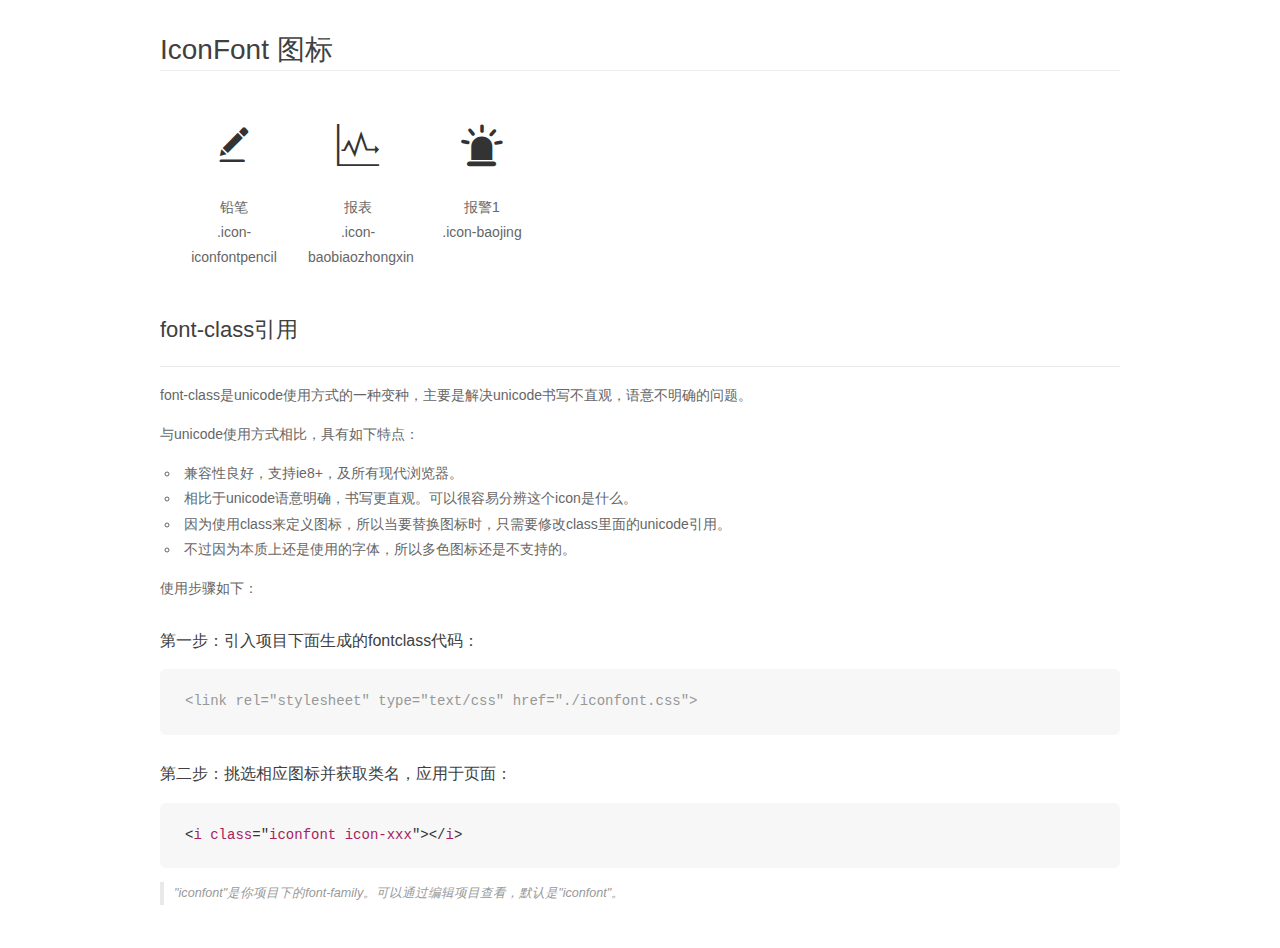
==== fronticon/demo_fontclass.html @ d4bd7441 "brown first commit" ====
<!DOCTYPE html>
<html>
<head>
    <meta charset="utf-8"/>
    <title>IconFont</title>
    <link rel="stylesheet" href="demo.css">
    <link rel="stylesheet" href="iconfont.css">
</head>
<body>
    <div class="main markdown">
        <h1>IconFont 图标</h1>
        <ul class="icon_lists clear">
            
                <li>
                <i class="icon iconfont icon-iconfontpencil"></i>
                    <div class="name">铅笔</div>
                    <div class="fontclass">.icon-iconfontpencil</div>
                </li>
            
                <li>
                <i class="icon iconfont icon-baobiaozhongxin"></i>
                    <div class="name">报表</div>
                    <div class="fontclass">.icon-baobiaozhongxin</div>
                </li>
            
                <li>
                <i class="icon iconfont icon-baojing"></i>
                    <div class="name">报警1</div>
                    <div class="fontclass">.icon-baojing</div>
                </li>
            
        </ul>

        <h2 id="font-class-">font-class引用</h2>
        <hr>

        <p>font-class是unicode使用方式的一种变种，主要是解决unicode书写不直观，语意不明确的问题。</p>
        <p>与unicode使用方式相比，具有如下特点：</p>
        <ul>
        <li>兼容性良好，支持ie8+，及所有现代浏览器。</li>
        <li>相比于unicode语意明确，书写更直观。可以很容易分辨这个icon是什么。</li>
        <li>因为使用class来定义图标，所以当要替换图标时，只需要修改class里面的unicode引用。</li>
        <li>不过因为本质上还是使用的字体，所以多色图标还是不支持的。</li>
        </ul>
        <p>使用步骤如下：</p>
        <h3 id="-fontclass-">第一步：引入项目下面生成的fontclass代码：</h3>


        <pre><code class="lang-js hljs javascript"><span class="hljs-comment">&lt;link rel="stylesheet" type="text/css" href="./iconfont.css"&gt;</span></code></pre>
        <h3 id="-">第二步：挑选相应图标并获取类名，应用于页面：</h3>
        <pre><code class="lang-css hljs">&lt;<span class="hljs-selector-tag">i</span> <span class="hljs-selector-tag">class</span>="<span class="hljs-selector-tag">iconfont</span> <span class="hljs-selector-tag">icon-xxx</span>"&gt;&lt;/<span class="hljs-selector-tag">i</span>&gt;</code></pre>
        <blockquote>
        <p>"iconfont"是你项目下的font-family。可以通过编辑项目查看，默认是"iconfont"。</p>
        </blockquote>
    </div>
</body>
</html>
---- fronticon/demo.css ----
*{margin: 0;padding: 0;list-style: none;}
/*
KISSY CSS Reset
理念：1. reset 的目的不是清除浏览器的默认样式，这仅是部分工作。清除和重置是紧密不可分的。
2. reset 的目的不是让默认样式在所有浏览器下一致，而是减少默认样式有可能带来的问题。
3. reset 期望提供一套普适通用的基础样式。但没有银弹，推荐根据具体需求，裁剪和修改后再使用。
特色：1. 适应中文；2. 基于最新主流浏览器。
维护：玉伯<lifesinger@gmail.com>, 正淳<ragecarrier@gmail.com>
 */

/** 清除内外边距 **/
body, h1, h2, h3, h4, h5, h6, hr, p, blockquote, /* structural elements 结构元素 */
dl, dt, dd, ul, ol, li, /* list elements 列表元素 */
pre, /* text formatting elements 文本格式元素 */
form, fieldset, legend, button, input, textarea, /* form elements 表单元素 */
th, td /* table elements 表格元素 */ {
  margin: 0;
  padding: 0;
}

/** 设置默认字体 **/
body,
button, input, select, textarea /* for ie */ {
  font: 12px/1.5 tahoma, arial, \5b8b\4f53, sans-serif;
}
h1, h2, h3, h4, h5, h6 { font-size: 100%; }
address, cite, dfn, em, var { font-style: normal; } /* 将斜体扶正 */
code, kbd, pre, samp { font-family: courier new, courier, monospace; } /* 统一等宽字体 */
small { font-size: 12px; } /* 小于 12px 的中文很难阅读，让 small 正常化 */

/** 重置列表元素 **/
ul, ol { list-style: none; }

/** 重置文本格式元素 **/
a { text-decoration: none; }
a:hover { text-decoration: underline; }


/** 重置表单元素 **/
legend { color: #000; } /* for ie6 */
fieldset, img { border: 0; } /* img 搭车：让链接里的 img 无边框 */
button, input, select, textarea { font-size: 100%; } /* 使得表单元素在 ie 下能继承字体大小 */
/* 注：optgroup 无法扶正 */

/** 重置表格元素 **/
table { border-collapse: collapse; border-spacing: 0; }

/* 清除浮动 */
.ks-clear:after, .clear:after {
  content: '\20';
  display: block;
  height: 0;
  clear: both;
}
.ks-clear, .clear {
  *zoom: 1;
}

.main {
  padding: 30px 100px;
width: 960px;
margin: 0 auto;
}
.main h1{font-size:36px; color:#333; text-align:left;margin-bottom:30px; border-bottom: 1px solid #eee;}

.helps{margin-top:40px;}
.helps pre{
  padding:20px;
  margin:10px 0;
  border:solid 1px #e7e1cd;
  background-color: #fffdef;
  overflow: auto;
}

.icon_lists{
  width: 100% !important;

}

.icon_lists li{
  float:left;
  width: 100px;
  height:180px;
  text-align: center;
  list-style: none !important;
}
.icon_lists .icon{
  font-size: 42px;
  line-height: 100px;
  margin: 10px 0;
  color:#333;
  -webkit-transition: font-size 0.25s ease-out 0s;
  -moz-transition: font-size 0.25s ease-out 0s;
  transition: font-size 0.25s ease-out 0s;

}
.icon_lists .icon:hover{
  font-size: 100px;
}



.markdown {
  color: #666;
  font-size: 14px;
  line-height: 1.8;
}

.highlight {
  line-height: 1.5;
}

.markdown img {
  vertical-align: middle;
  max-width: 100%;
}

.markdown h1 {
  color: #404040;
  font-weight: 500;
  line-height: 40px;
  margin-bottom: 24px;
}

.markdown h2,
.markdown h3,
.markdown h4,
.markdown h5,
.markdown h6 {
  color: #404040;
  margin: 1.6em 0 0.6em 0;
  font-weight: 500;
  clear: both;
}

.markdown h1 {
  font-size: 28px;
}

.markdown h2 {
  font-size: 22px;
}

.markdown h3 {
  font-size: 16px;
}

.markdown h4 {
  font-size: 14px;
}

.markdown h5 {
  font-size: 12px;
}

.markdown h6 {
  font-size: 12px;
}

.markdown hr {
  height: 1px;
  border: 0;
  background: #e9e9e9;
  margin: 16px 0;
  clear: both;
}

.markdown p,
.markdown pre {
  margin: 1em 0;
}

.markdown > p,
.markdown > blockquote,
.markdown > .highlight,
.markdown > ol,
.markdown > ul {
  width: 80%;
}

.markdown ul > li {
  list-style: circle;
}

.markdown > ul li,
.markdown blockquote ul > li {
  margin-left: 20px;
  padding-left: 4px;
}

.markdown > ul li p,
.markdown > ol li p {
  margin: 0.6em 0;
}

.markdown ol > li {
  list-style: decimal;
}

.markdown > ol li,
.markdown blockquote ol > li {
  margin-left: 20px;
  padding-left: 4px;
}

.markdown code {
  margin: 0 3px;
  padding: 0 5px;
  background: #eee;
  border-radius: 3px;
}

.markdown pre {
  border-radius: 6px;
  background: #f7f7f7;
  padding: 20px;
}

.markdown pre code {
  border: none;
  background: #f7f7f7;
  margin: 0;
}

.markdown strong,
.markdown b {
  font-weight: 600;
}

.markdown > table {
  border-collapse: collapse;
  border-spacing: 0px;
  empty-cells: show;
  border: 1px solid #e9e9e9;
  width: 95%;
  margin-bottom: 24px;
}

.markdown > table th {
  white-space: nowrap;
  color: #333;
  font-weight: 600;

}

.markdown > table th,
.markdown > table td {
  border: 1px solid #e9e9e9;
  padding: 8px 16px;
  text-align: left;
}

.markdown > table th {
  background: #F7F7F7;
}

.markdown blockquote {
  font-size: 90%;
  color: #999;
  border-left: 4px solid #e9e9e9;
  padding-left: 0.8em;
  margin: 1em 0;
  font-style: italic;
}

.markdown blockquote p {
  margin: 0;
}

.markdown .anchor {
  opacity: 0;
  transition: opacity 0.3s ease;
  margin-left: 8px;
}

.markdown .waiting {
  color: #ccc;
}

.markdown h1:hover .anchor,
.markdown h2:hover .anchor,
.markdown h3:hover .anchor,
.markdown h4:hover .anchor,
.markdown h5:hover .anchor,
.markdown h6:hover .anchor {
  opacity: 1;
  display: inline-block;
}

.markdown > br,
.markdown > p > br {
  clear: both;
}


.hljs {
  display: block;
  background: white;
  padding: 0.5em;
  color: #333333;
  overflow-x: auto;
}

.hljs-comment,
.hljs-meta {
  color: #969896;
}

.hljs-string,
.hljs-variable,
.hljs-template-variable,
.hljs-strong,
.hljs-emphasis,
.hljs-quote {
  color: #df5000;
}

.hljs-keyword,
.hljs-selector-tag,
.hljs-type {
  color: #a71d5d;
}

.hljs-literal,
.hljs-symbol,
.hljs-bullet,
.hljs-attribute {
  color: #0086b3;
}

.hljs-section,
.hljs-name {
  color: #63a35c;
}

.hljs-tag {
  color: #333333;
}

.hljs-title,
.hljs-attr,
.hljs-selector-id,
.hljs-selector-class,
.hljs-selector-attr,
.hljs-selector-pseudo {
  color: #795da3;
}

.hljs-addition {
  color: #55a532;
  background-color: #eaffea;
}

.hljs-deletion {
  color: #bd2c00;
  background-color: #ffecec;
}

.hljs-link {
  text-decoration: underline;
}

pre{
  background: #fff;
}
---- fronticon/iconfont.css ----
@font-face {font-family: "iconfont";
  src: url('iconfont.eot?t=1505283143739'); /* IE9*/
  src: url('iconfont.eot?t=1505283143739#iefix') format('embedded-opentype'), /* IE6-IE8 */
  url('[data-uri]') format('woff'),
  url('iconfont.ttf?t=1505283143739') format('truetype'), /* chrome, firefox, opera, Safari, Android, iOS 4.2+*/
  url('iconfont.svg?t=1505283143739#iconfont') format('svg'); /* iOS 4.1- */
}

.iconfont {
  font-family:"iconfont" !important;
  font-size:16px;
  font-style:normal;
  -webkit-font-smoothing: antialiased;
  -moz-osx-font-smoothing: grayscale;
}

.icon-iconfontpencil:before { content: "\e603"; }

.icon-baobiaozhongxin:before { content: "\e60c"; }

.icon-baojing:before { content: "\e7a6"; }
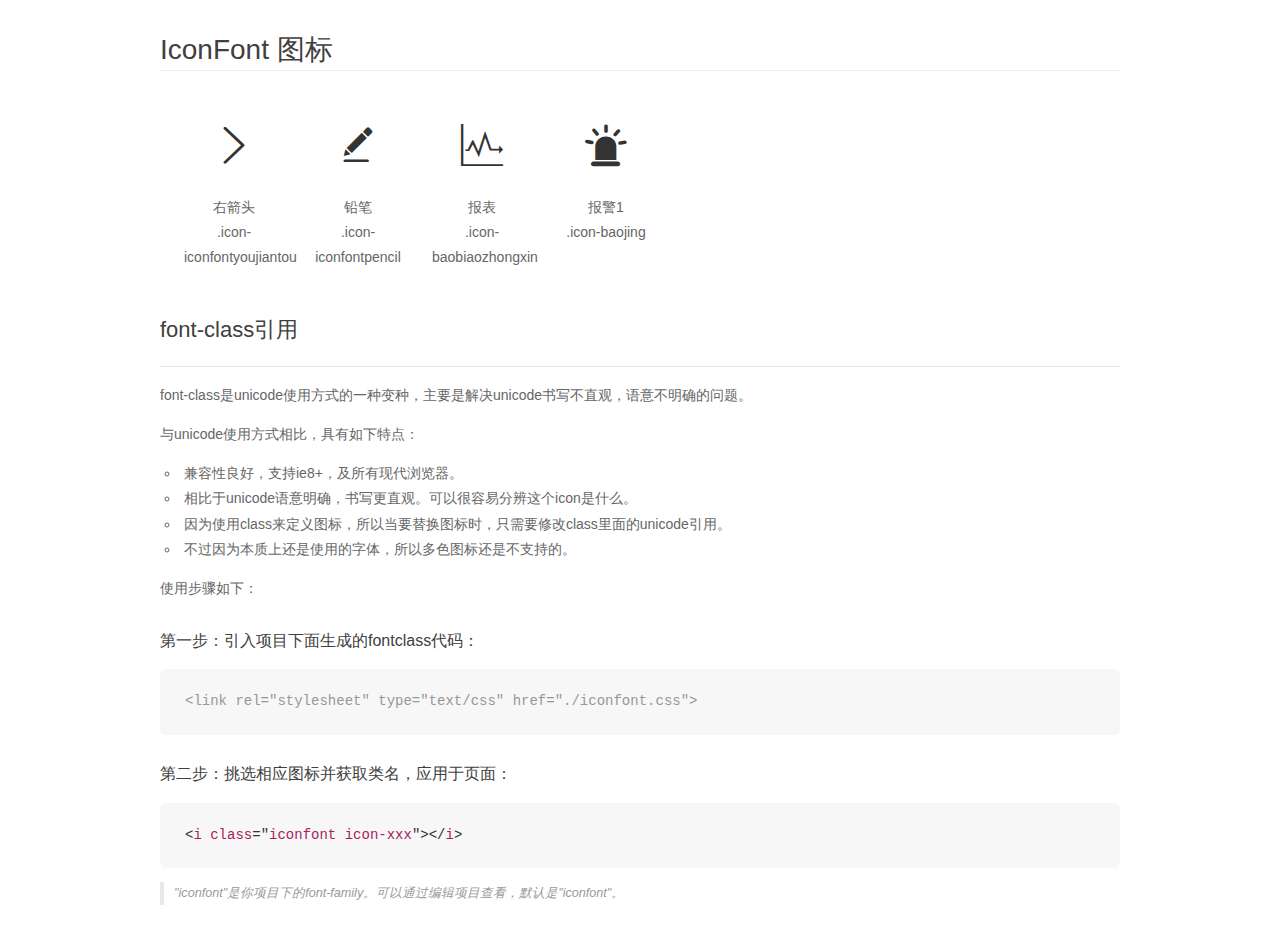
==== commit 60f23259: "添加警报推送页面" ====
--- a/fronticon/demo_fontclass.html
+++ b/fronticon/demo_fontclass.html
@@ -11,6 +11,12 @@
     <div class="main markdown">
         <h1>IconFont 图标</h1>
         <ul class="icon_lists clear">
+            
+                <li>
+                <i class="icon iconfont icon-iconfontyoujiantou"></i>
+                    <div class="name">右箭头</div>
+                    <div class="fontclass">.icon-iconfontyoujiantou</div>
+                </li>
             
                 <li>
                 <i class="icon iconfont icon-iconfontpencil"></i>
--- a/fronticon/iconfont.css
+++ b/fronticon/iconfont.css
@@ -1,10 +1,10 @@
 
 @font-face {font-family: "iconfont";
-  src: url('iconfont.eot?t=1505283143739'); /* IE9*/
-  src: url('iconfont.eot?t=1505283143739#iefix') format('embedded-opentype'), /* IE6-IE8 */
-  url('[data-uri]') format('woff'),
-  url('iconfont.ttf?t=1505283143739') format('truetype'), /* chrome, firefox, opera, Safari, Android, iOS 4.2+*/
-  url('iconfont.svg?t=1505283143739#iconfont') format('svg'); /* iOS 4.1- */
+  src: url('iconfont.eot?t=1506656774461'); /* IE9*/
+  src: url('iconfont.eot?t=1506656774461#iefix') format('embedded-opentype'), /* IE6-IE8 */
+  url('[data-uri]') format('woff'),
+  url('iconfont.ttf?t=1506656774461') format('truetype'), /* chrome, firefox, opera, Safari, Android, iOS 4.2+*/
+  url('iconfont.svg?t=1506656774461#iconfont') format('svg'); /* iOS 4.1- */
 }
 
 .iconfont {
@@ -15,6 +15,8 @@
   -moz-osx-font-smoothing: grayscale;
 }
 
+.icon-iconfontyoujiantou:before { content: "\e687"; }
+
 .icon-iconfontpencil:before { content: "\e603"; }
 
 .icon-baobiaozhongxin:before { content: "\e60c"; }
